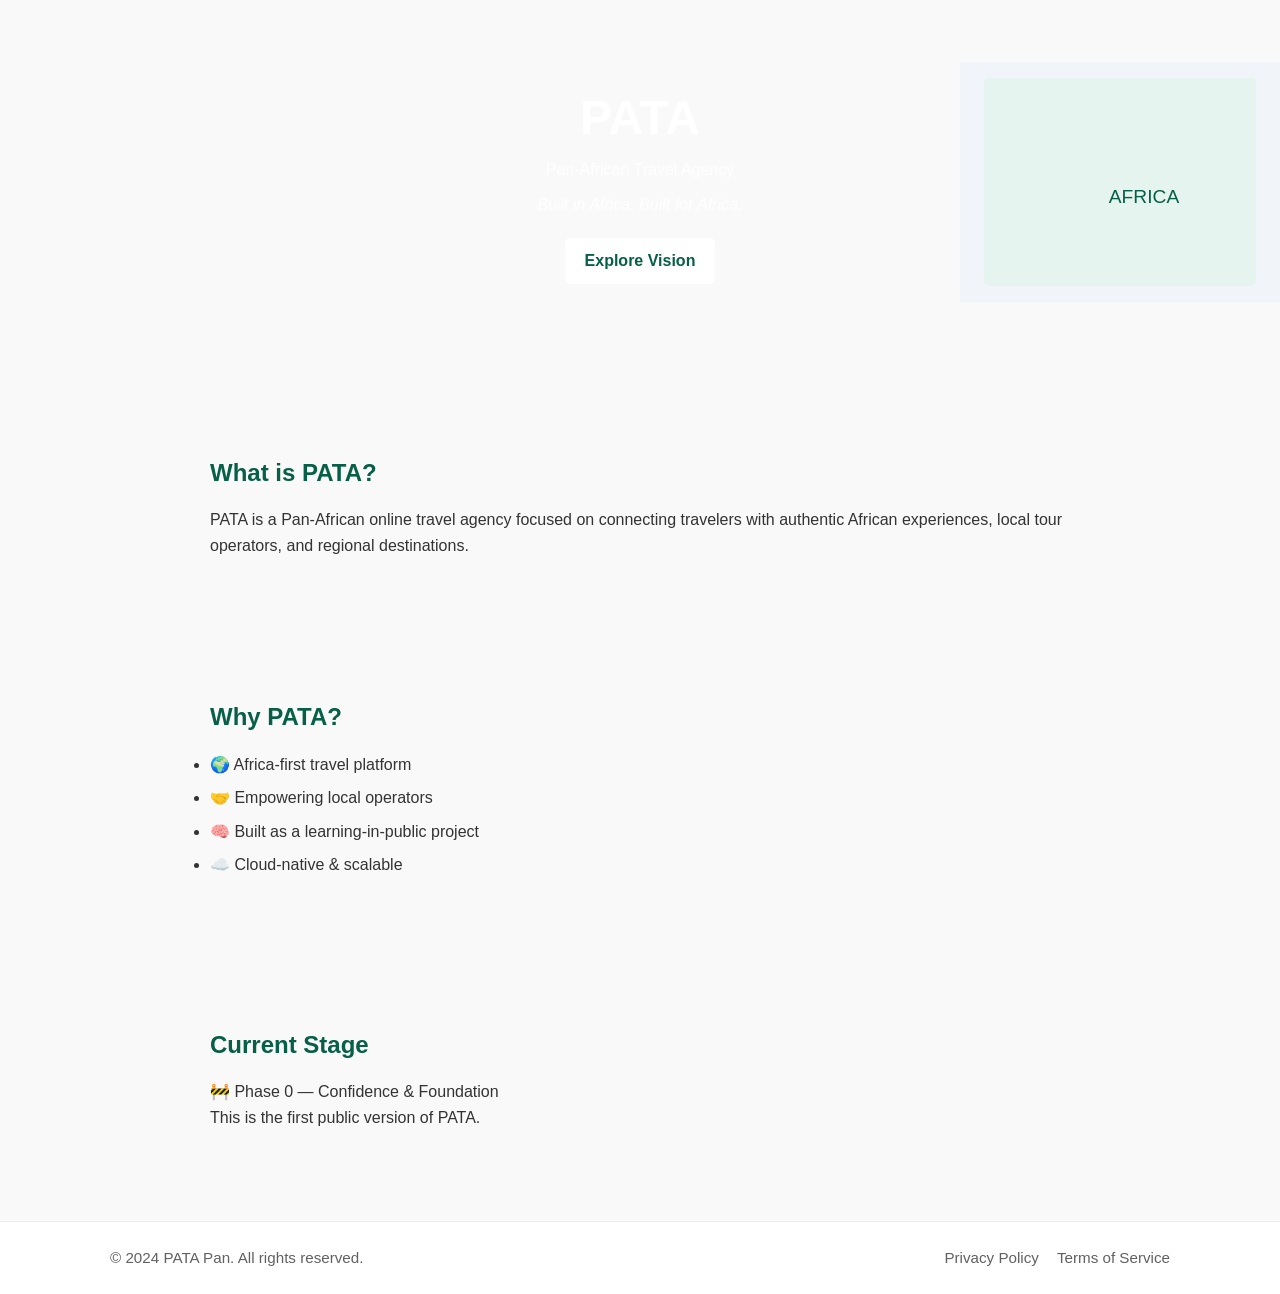
==== index.html @ 0b848e9a "chore: add static site scaffold, copilot instructions, and demo pages" ====
<!doctype html>
<html lang="en">
<head>
  <meta charset="utf-8" />
  <meta name="viewport" content="width=device-width,initial-scale=1" />
  <meta name="description" content="PATA — Pan-African Travel Agency: connecting travelers with authentic African experiences and empowering local operators." />
  <title>PATA – Pan-African Travel Agency</title>
  <link rel="stylesheet" href="style.css" />
</head>
<body>

  <a class="skip" href="#main">Skip to content</a>

  <header class="hero" role="banner">
    <h1>PATA</h1>
    <p>Pan-African Travel Agency</p>
    <p class="tagline">Built in Africa. Built for Africa.</p>
    <a href="#about" class="btn">Explore Vision</a>
  </header>

  <main id="main">
    <section id="about" class="section">
      <h2>What is PATA?</h2>
      <p>
        PATA is a Pan-African online travel agency focused on connecting travelers
        with authentic African experiences, local tour operators, and regional
        destinations.
      </p>
    </section>

    <section class="section">
      <h2>Why PATA?</h2>
      <ul>
        <li>🌍 Africa-first travel platform</li>
        <li>🤝 Empowering local operators</li>
        <li>🧠 Built as a learning-in-public project</li>
        <li>☁️ Cloud-native & scalable</li>
      </ul>
    </section>

    <section class="section">
      <h2>Current Stage</h2>
      <p>
        🚧 Phase 0 — Confidence & Foundation<br />
        This is the first public version of PATA.
      </p>
    </section>
  </main>

  <footer class="site-footer" role="contentinfo">
    <div class="footer-inner">
      <p>© 2024 PATA Pan. All rights reserved.</p>
      <div class="footer-links">
        <a href="/privacy.html" data-testid="link-privacy">Privacy Policy</a>
        <a href="/terms.html" data-testid="link-terms">Terms of Service</a>
      </div>
    </div>
  </footer>

</body>
</html>
---- style.css ----
:root {
  --muted-foreground: 0 0% 38%;
}
.dark {
  --muted-foreground: 0 0% 65%;
}

* {
  margin: 0;
  padding: 0;
  box-sizing: border-box;
  font-family: Arial, Helvetica, sans-serif;
}

body {
  background: #f9f9f9;
  color: #333;
  line-height: 1.6;
  -webkit-font-smoothing:antialiased;
}

.skip{
  position: absolute;
  left: -9999px;
  top: auto;
  width: 1px;
  height: 1px;
  overflow: hidden;
}
.skip:focus{
  left: 10px;
  top: 10px;
  width: auto;
  height: auto;
  background: #fff;
  padding: 6px 10px;
  border-radius: 4px;
  box-shadow: 0 1px 6px rgba(0,0,0,0.2);
}

.hero {
  background: linear-gradient(135deg, #0f766e, #065f46);
  color: white;
  padding: 80px 20px;
  text-align: center;
  background-image: url('assets/africa.svg');
  background-repeat: no-repeat;
  background-position: center right;
  background-size: 320px;
}

.hero h1 {
  font-size: 3rem;
}

.tagline {
  margin: 10px 0 20px;
  font-style: italic;
}

.btn {
  display: inline-block;
  padding: 10px 20px;
  background: white;
  color: #065f46;
  text-decoration: none;
  border-radius: 5px;
  font-weight: bold;
  transition: transform .12s ease, opacity .12s ease;
}

.btn:hover{
  opacity: .95;
  transform: translateY(-2px);
}
.btn:focus{
  outline: 3px solid #b7f5e9;
  outline-offset: 3px;
}

.section {
  padding: 50px 20px;
  max-width: 900px;
  margin: 40px auto;
}

.section h2 {
  margin-bottom: 15px;
  color: #065f46;
}

ul li {
  margin: 8px 0;
}

.site-footer{
  border-top: 1px solid hsl(var(--muted-foreground) / 0.12);
  background: #fff;
}
.footer-inner{
  max-width: 1100px;
  margin: 0 auto;
  padding: 24px 20px;
  display:flex;
  align-items:center;
  justify-content:space-between;
  gap:16px;
  color: hsl(var(--muted-foreground));
  font-size: 0.95rem;
}
.footer-links{display:flex;gap:18px}
.footer-links a{color:inherit;text-decoration:none}
.footer-links a:hover{text-decoration:underline}

@media (max-width:720px){
  .hero{background-size:180px;background-position:center bottom;padding:56px 16px}
  .footer-inner{flex-direction:column;align-items:center}
}
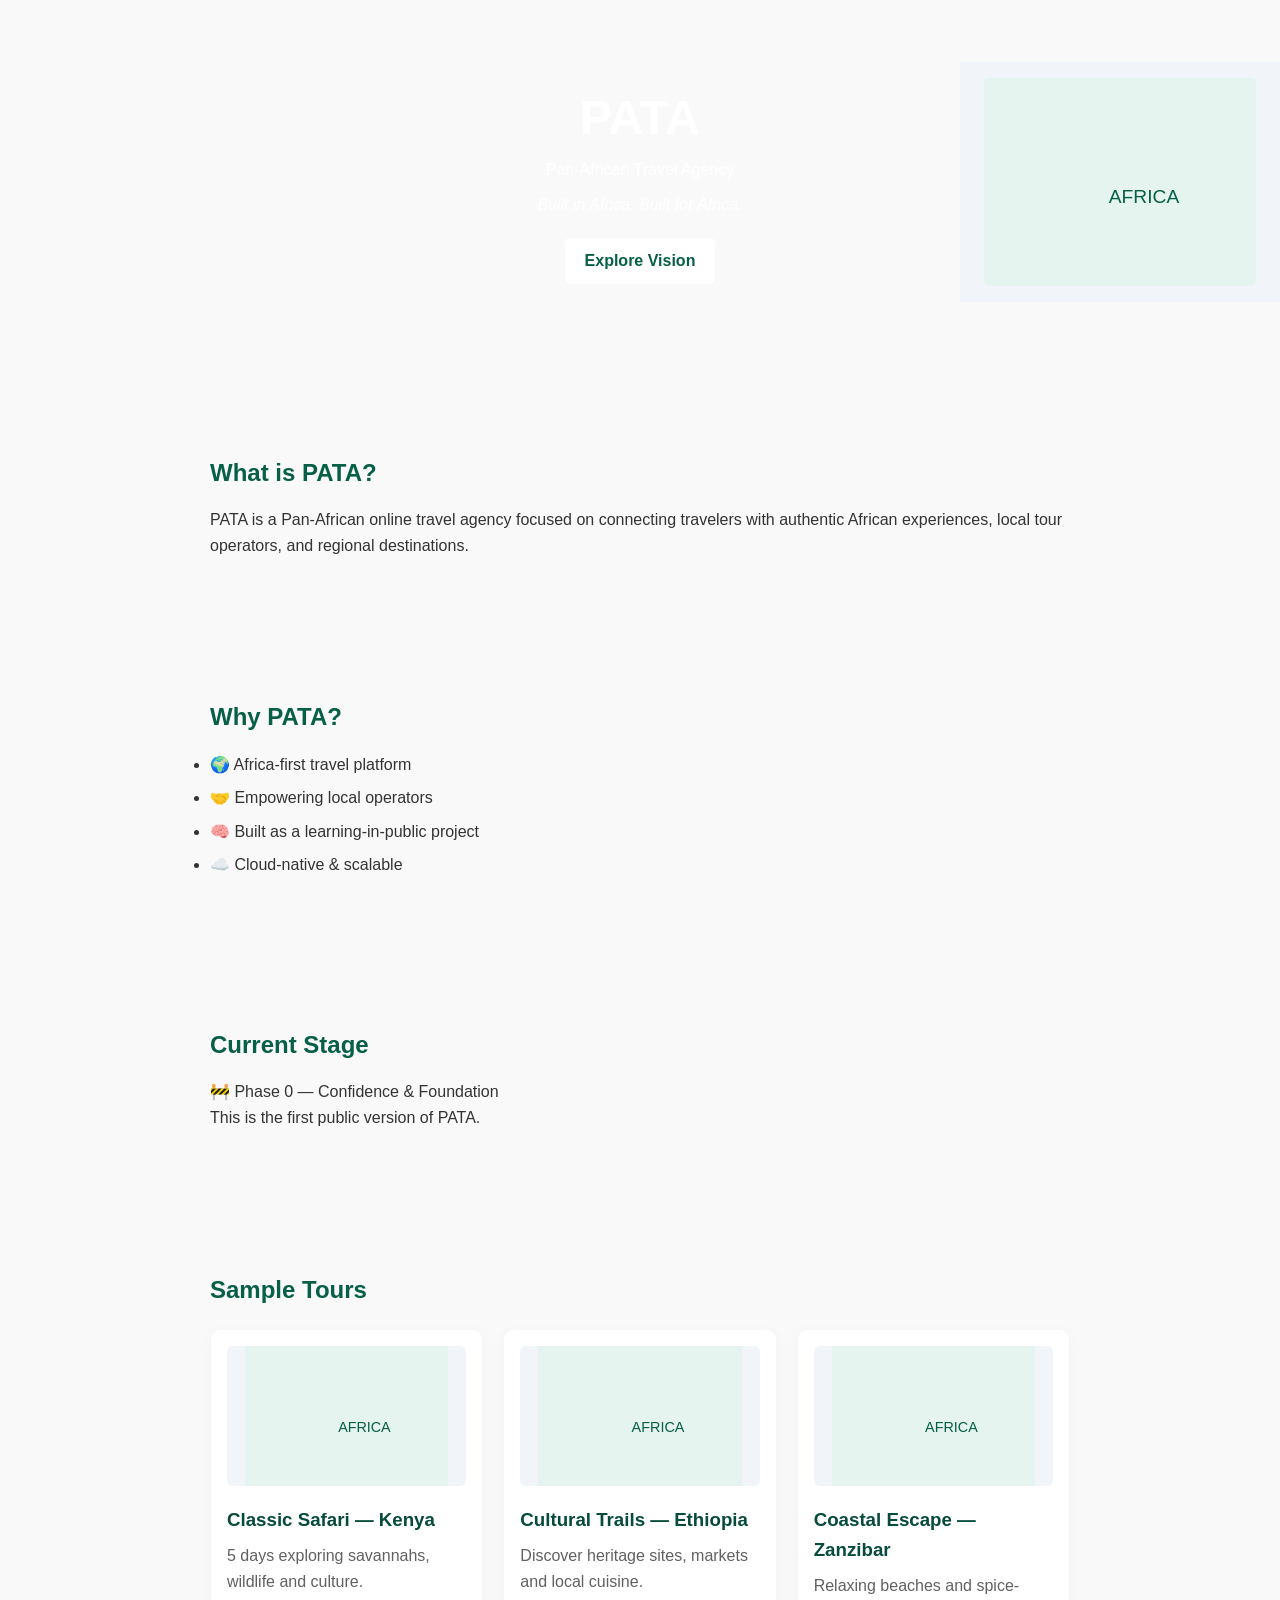
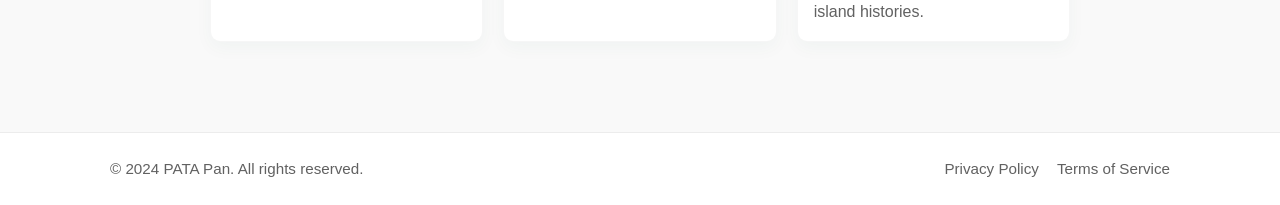
==== commit eb8213e5: "chore: cleanup duplicate demo, add GH Pages workflow, expand site with sample tours" ====
--- a/index.html
+++ b/index.html
@@ -45,6 +45,27 @@
         This is the first public version of PATA.
       </p>
     </section>
+
+    <section id="tours" class="section">
+      <h2>Sample Tours</h2>
+      <div class="tours">
+        <article class="card">
+          <img src="/assets/africa.svg" alt="Safari tour" />
+          <h3>Classic Safari — Kenya</h3>
+          <p>5 days exploring savannahs, wildlife and culture.</p>
+        </article>
+        <article class="card">
+          <img src="/assets/africa.svg" alt="Cultural tour" />
+          <h3>Cultural Trails — Ethiopia</h3>
+          <p>Discover heritage sites, markets and local cuisine.</p>
+        </article>
+        <article class="card">
+          <img src="/assets/africa.svg" alt="Coastal tour" />
+          <h3>Coastal Escape — Zanzibar</h3>
+          <p>Relaxing beaches and spice-island histories.</p>
+        </article>
+      </div>
+    </section>
   </main>
 
   <footer class="site-footer" role="contentinfo">
--- a/style.css
+++ b/style.css
@@ -116,3 +116,29 @@
   .hero{background-size:180px;background-position:center bottom;padding:56px 16px}
   .footer-inner{flex-direction:column;align-items:center}
 }
+
+/* Tours cards */
+.tours{
+  display:grid;
+  grid-template-columns:repeat(3,1fr);
+  gap:20px;
+  margin-top:20px;
+}
+.card{
+  background: #fff;
+  border:1px solid hsl(var(--muted-foreground) / 0.06);
+  border-radius:10px;
+  padding:16px;
+  box-shadow:0 6px 18px rgba(6,95,70,0.04);
+  text-align:left;
+}
+.card img{width:100%;height:140px;object-fit:cover;border-radius:6px;margin-bottom:12px}
+.card h3{margin:0 0 8px;color:#064b3b}
+.card p{margin:0;color:hsl(var(--muted-foreground))}
+
+@media (max-width:900px){
+  .tours{grid-template-columns:repeat(2,1fr)}
+}
+@media (max-width:560px){
+  .tours{grid-template-columns:1fr}
+}
